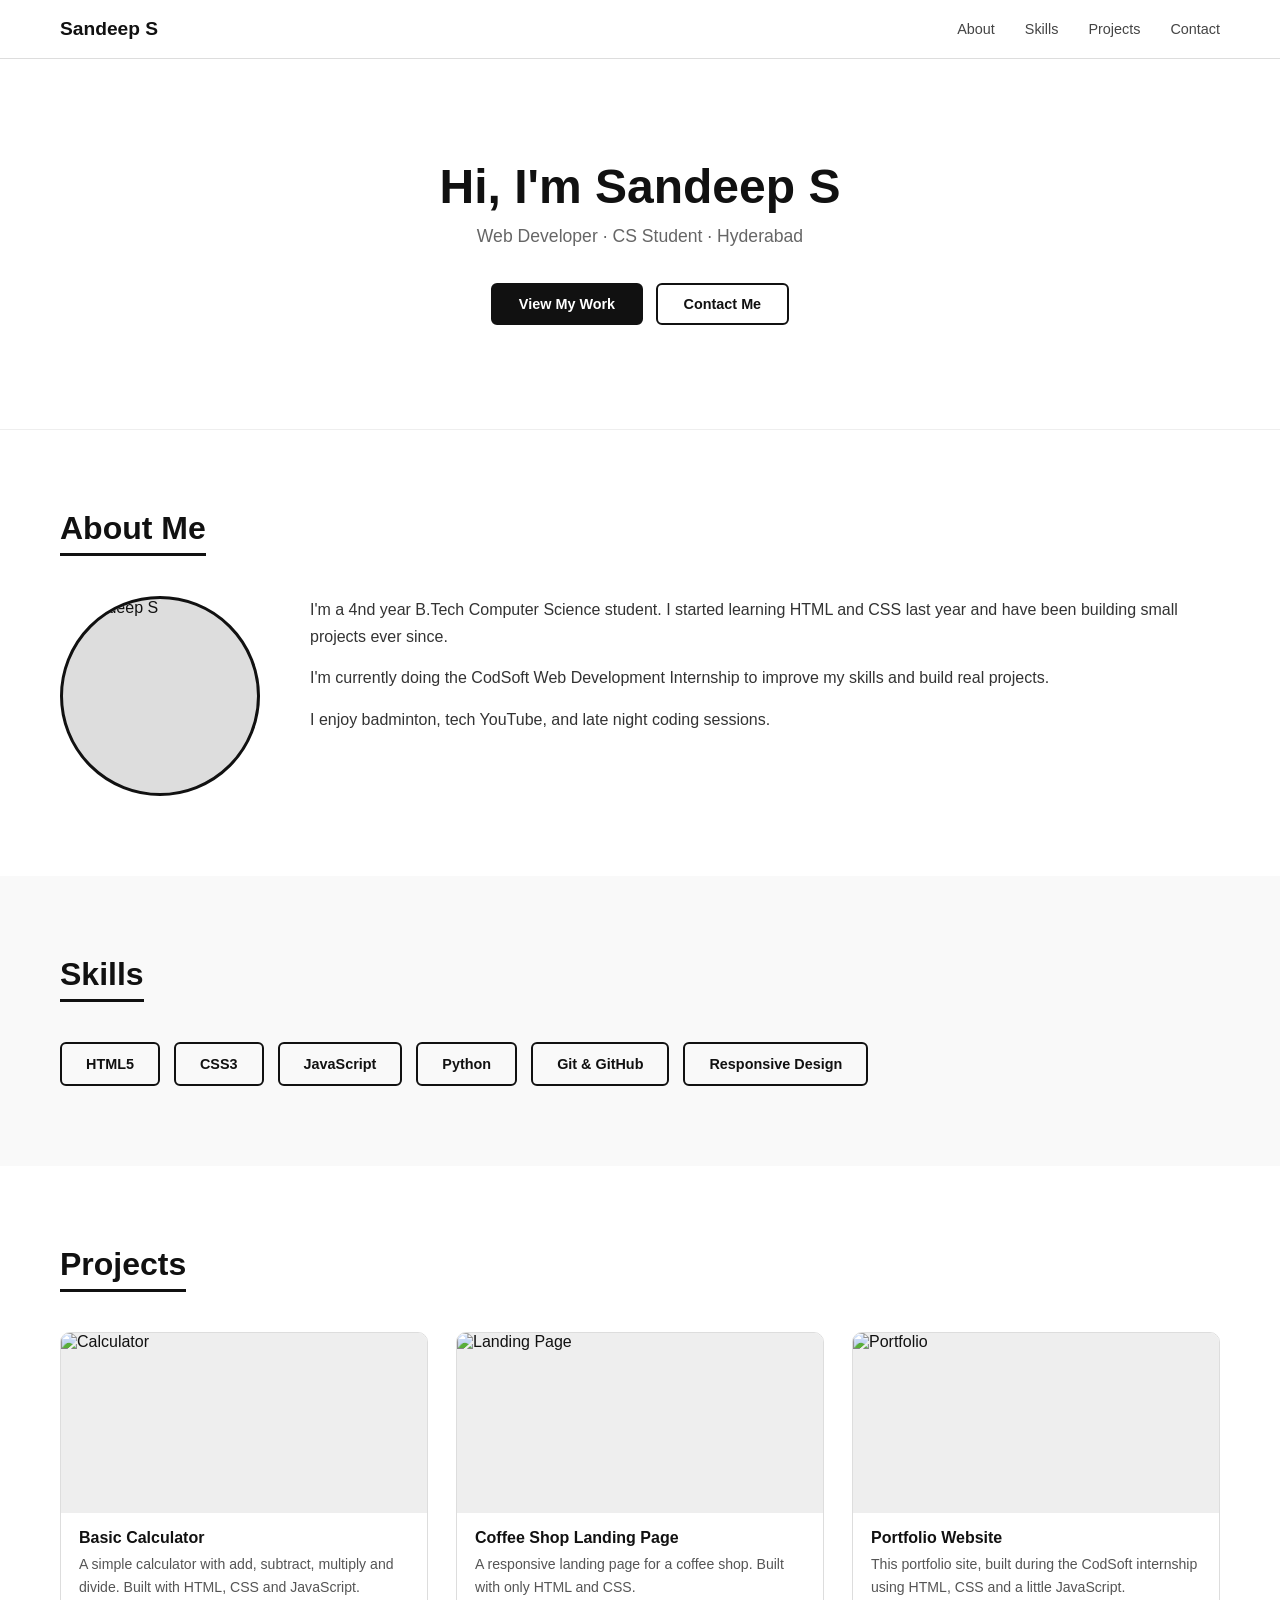
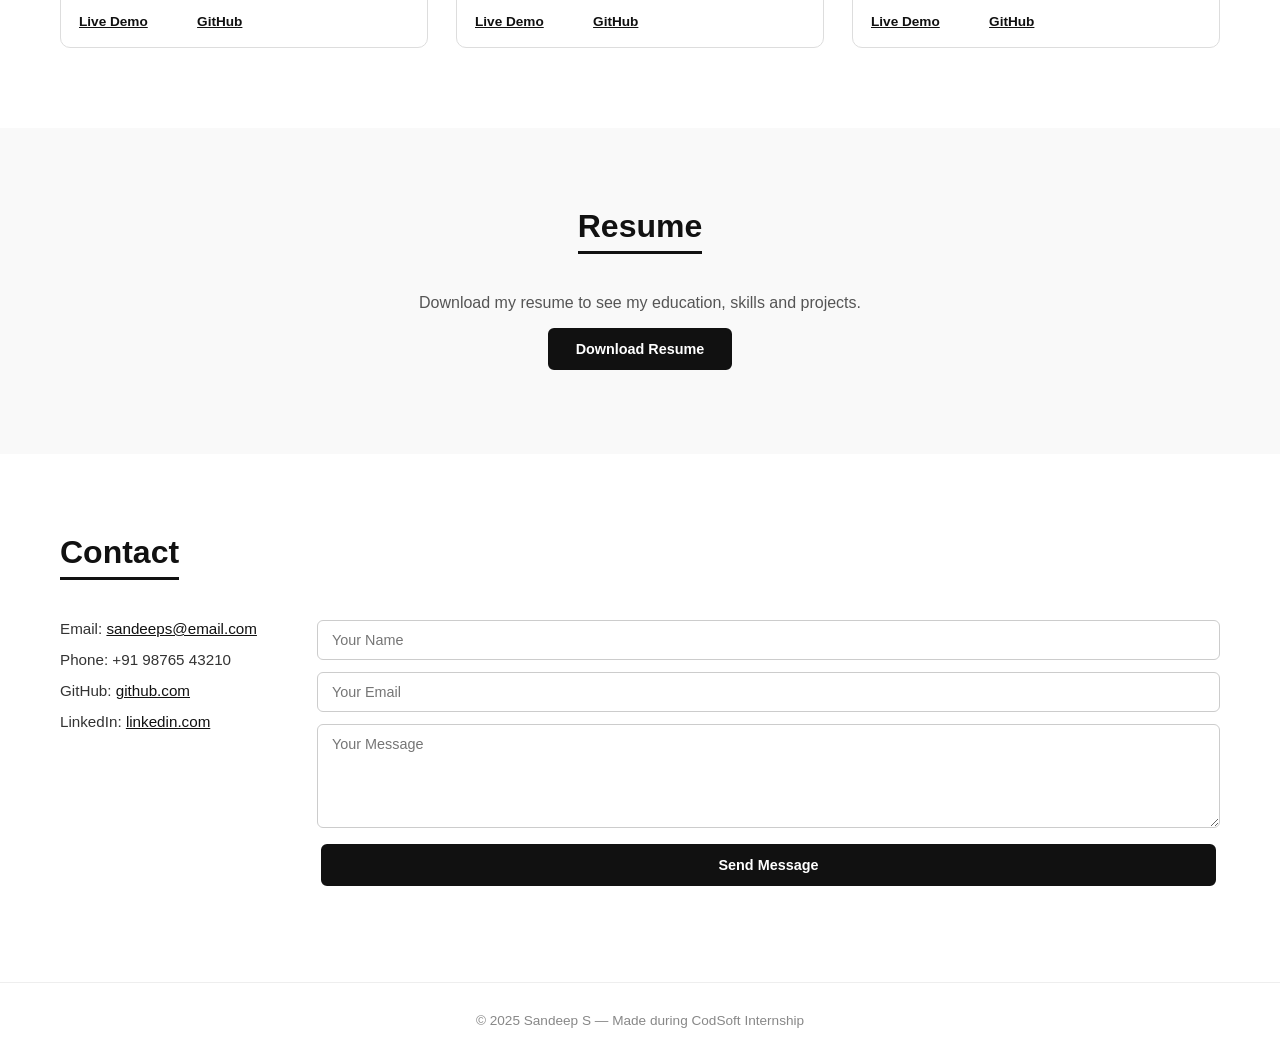
==== TASK 1 PORTFOLIO/index.html @ b9c64974 "Created Task 2 and 3 folders" ====
<!DOCTYPE html>
<html lang="en">
<head>
  <meta charset="UTF-8">
  <meta name="viewport" content="width=device-width, initial-scale=1.0">
  <title>Sandeep S</title>
  <link rel="stylesheet" href="style.css">
</head>
<body>

  <nav>
    <div class="logo">Sandeep S</div>
    <ul>
      <li><a href="#about">About</a></li>
      <li><a href="#skills">Skills</a></li>
      <li><a href="#projects">Projects</a></li>
      <li><a href="#contact">Contact</a></li>
    </ul>
  </nav>

  <section class="hero">
    <h1>Hi, I'm Sandeep S</h1>
    <p>Web Developer · CS Student · Hyderabad</p>
    <a href="#projects" class="btn">View My Work</a>
    <a href="#contact" class="btn outline">Contact Me</a>
  </section>

  <section id="about">
    <h2>About Me</h2>
    <div class="about">
      <img src="images/profile.jpg" alt="Sandeep S">
      <div>
        <p>I'm a 4nd year B.Tech Computer Science student. I started learning HTML and CSS last year and have been building small projects ever since.</p>
        <p>I'm currently doing the CodSoft Web Development Internship to improve my skills and build real projects.</p>
        <p>I enjoy badminton, tech YouTube, and late night coding sessions.</p>
      </div>
    </div>
  </section>

  <section id="skills" class="gray">
    <h2>Skills</h2>
    <div class="skills">
      <div class="skill-card">HTML5</div>
      <div class="skill-card">CSS3</div>
      <div class="skill-card">JavaScript</div>
      <div class="skill-card">Python</div>
      <div class="skill-card">Git & GitHub</div>
      <div class="skill-card">Responsive Design</div>
    </div>
  </section>

  <section id="projects">
    <h2>Projects</h2>
    <div class="projects">

      <div class="project-card">
        <img src="images/project1.jpg" alt="Calculator">
        <h3>Basic Calculator</h3>
        <p>A simple calculator with add, subtract, multiply and divide. Built with HTML, CSS and JavaScript.</p>
        <a href="#">Live Demo</a> &nbsp; <a href="#">GitHub</a>
      </div>

      <div class="project-card">
        <img src="images/project2.jpg" alt="Landing Page">
        <h3>Coffee Shop Landing Page</h3>
        <p>A responsive landing page for a coffee shop. Built with only HTML and CSS.</p>
        <a href="#">Live Demo</a> &nbsp; <a href="#">GitHub</a>
      </div>

      <div class="project-card">
        <img src="images/project3.jpg" alt="Portfolio">
        <h3>Portfolio Website</h3>
        <p>This portfolio site, built during the CodSoft internship using HTML, CSS and a little JavaScript.</p>
        <a href="#">Live Demo</a> &nbsp; <a href="#">GitHub</a>
      </div>

    </div>
  </section>

  <section id="resume" class="gray">
    <h2>Resume</h2>
    <p>Download my resume to see my education, skills and projects.</p>
    <a href="resume.pdf" download class="btn" style="margin-top: 16px; display: inline-block;">Download Resume</a>
  </section>

  <section id="contact">
    <h2>Contact</h2>
    <div class="contact">
      <div>
        <p>Email: <a href="mailto:@email.com">sandeeps@email.com</a></p>
        <p>Phone: +91 98765 43210</p>
        <p>GitHub: <a href="#">github.com</a></p>
        <p>LinkedIn: <a href="#">linkedin.com</a></p>
      </div>
      <div class="form">
        <input type="text" placeholder="Your Name" id="name">
        <input type="email" placeholder="Your Email" id="email">
        <textarea rows="5" placeholder="Your Message" id="msg"></textarea>
        <button class="btn" onclick="sent()">Send Message</button>
        <p id="note"></p>
      </div>
    </div>
  </section>

  <footer>
    <p>© 2025 Sandeep S — Made during CodSoft Internship</p>
  </footer>

  <script>
    function sent() {
      var n = document.getElementById('name').value;
      var e = document.getElementById('email').value;
      var m = document.getElementById('msg').value;
      if (!n || !e || !m) {
        document.getElementById('note').textContent = 'Please fill all fields.';
        return;
      }
      document.getElementById('note').textContent = 'Message sent! I will get back to you.';
      document.getElementById('name').value = '';
      document.getElementById('email').value = '';
      document.getElementById('msg').value = '';
    }
  </script>

</body>
</html>
---- TASK 1 PORTFOLIO/style.css ----
* {
  margin: 0;
  padding: 0;
  box-sizing: border-box;
}

body {
  font-family: 'Segoe UI', sans-serif;
  color: #111;
  background: #fff;
}

html {
  scroll-behavior: smooth;
}

nav {
  display: flex;
  justify-content: space-between;
  align-items: center;
  padding: 18px 60px;
  border-bottom: 1px solid #ddd;
  position: sticky;
  top: 0;
  background: #fff;
  z-index: 10;
}

.logo {
  font-size: 1.2rem;
  font-weight: 700;
}

nav ul {
  list-style: none;
  display: flex;
  gap: 30px;
}

nav a {
  text-decoration: none;
  color: #444;
  font-size: 0.9rem;
}

nav a:hover {
  color: #000;
}

.hero {
  text-align: center;
  padding: 100px 20px;
  border-bottom: 1px solid #eee;
}

.hero h1 {
  font-size: 3rem;
  font-weight: 700;
  margin-bottom: 12px;
}

.hero p {
  color: #666;
  font-size: 1.1rem;
  margin-bottom: 32px;
}

.btn {
  display: inline-block;
  padding: 11px 26px;
  background: #111;
  color: #fff;
  border-radius: 6px;
  text-decoration: none;
  font-size: 0.9rem;
  font-weight: 600;
  border: 2px solid #111;
  cursor: pointer;
  font-family: inherit;
  margin: 4px;
  transition: all 0.2s;
}

.btn:hover {
  background: #333;
}

.btn.outline {
  background: #fff;
  color: #111;
}

.btn.outline:hover {
  background: #f5f5f5;
}

section {
  padding: 80px 60px;
}

section.gray {
  background: #f9f9f9;
}

section h2 {
  font-size: 2rem;
  font-weight: 700;
  margin-bottom: 40px;
  border-bottom: 3px solid #111;
  display: inline-block;
  padding-bottom: 6px;
}

.about {
  display: flex;
  gap: 50px;
  align-items: flex-start;
}

.about img {
  width: 200px;
  height: 200px;
  object-fit: cover;
  border-radius: 50%;
  border: 3px solid #111;
  background: #ddd;
  flex-shrink: 0;
}

.about div p {
  margin-bottom: 14px;
  color: #333;
  line-height: 1.7;
}

.skills {
  display: flex;
  flex-wrap: wrap;
  gap: 14px;
}

.skill-card {
  padding: 12px 24px;
  border: 2px solid #111;
  border-radius: 6px;
  font-weight: 600;
  font-size: 0.9rem;
  transition: all 0.2s;
  cursor: default;
}

.skill-card:hover {
  background: #111;
  color: #fff;
}

.projects {
  display: grid;
  grid-template-columns: repeat(auto-fill, minmax(300px, 1fr));
  gap: 28px;
}

.project-card {
  border: 1px solid #ddd;
  border-radius: 10px;
  overflow: hidden;
  transition: box-shadow 0.2s;
}

.project-card:hover {
  box-shadow: 0 4px 20px rgba(0,0,0,0.1);
}

.project-card img {
  width: 100%;
  height: 180px;
  object-fit: cover;
  background: #eee;
  display: block;
}

.project-card h3 {
  font-size: 1rem;
  font-weight: 700;
  padding: 16px 18px 6px;
}

.project-card p {
  padding: 0 18px 14px;
  font-size: 0.88rem;
  color: #555;
  line-height: 1.6;
}

.project-card a {
  display: inline-block;
  margin: 0 18px 18px;
  color: #111;
  font-size: 0.85rem;
  font-weight: 600;
  text-decoration: underline;
}

#resume {
  text-align: center;
}

#resume p {
  color: #555;
  font-size: 1rem;
}

.contact {
  display: flex;
  gap: 60px;
  flex-wrap: wrap;
}

.contact > div:first-child p {
  margin-bottom: 14px;
  font-size: 0.95rem;
  color: #333;
}

.contact a {
  color: #111;
}

.form {
  display: flex;
  flex-direction: column;
  gap: 12px;
  flex: 1;
  min-width: 280px;
}

.form input,
.form textarea {
  padding: 11px 14px;
  border: 1px solid #ccc;
  border-radius: 6px;
  font-size: 0.9rem;
  font-family: inherit;
  outline: none;
  width: 100%;
}

.form input:focus,
.form textarea:focus {
  border-color: #111;
}

.form textarea {
  resize: vertical;
}

#note {
  font-size: 0.85rem;
  color: #555;
}

footer {
  text-align: center;
  padding: 30px;
  border-top: 1px solid #eee;
  font-size: 0.85rem;
  color: #888;
}

@media (max-width: 768px) {
  nav {
    padding: 16px 24px;
    flex-wrap: wrap;
    gap: 12px;
  }

  nav ul {
    gap: 16px;
  }

  section {
    padding: 60px 24px;
  }

  .hero h1 {
    font-size: 2rem;
  }

  .about {
    flex-direction: column;
    align-items: center;
    text-align: center;
  }

  .contact {
    flex-direction: column;
    gap: 36px;
  }
}
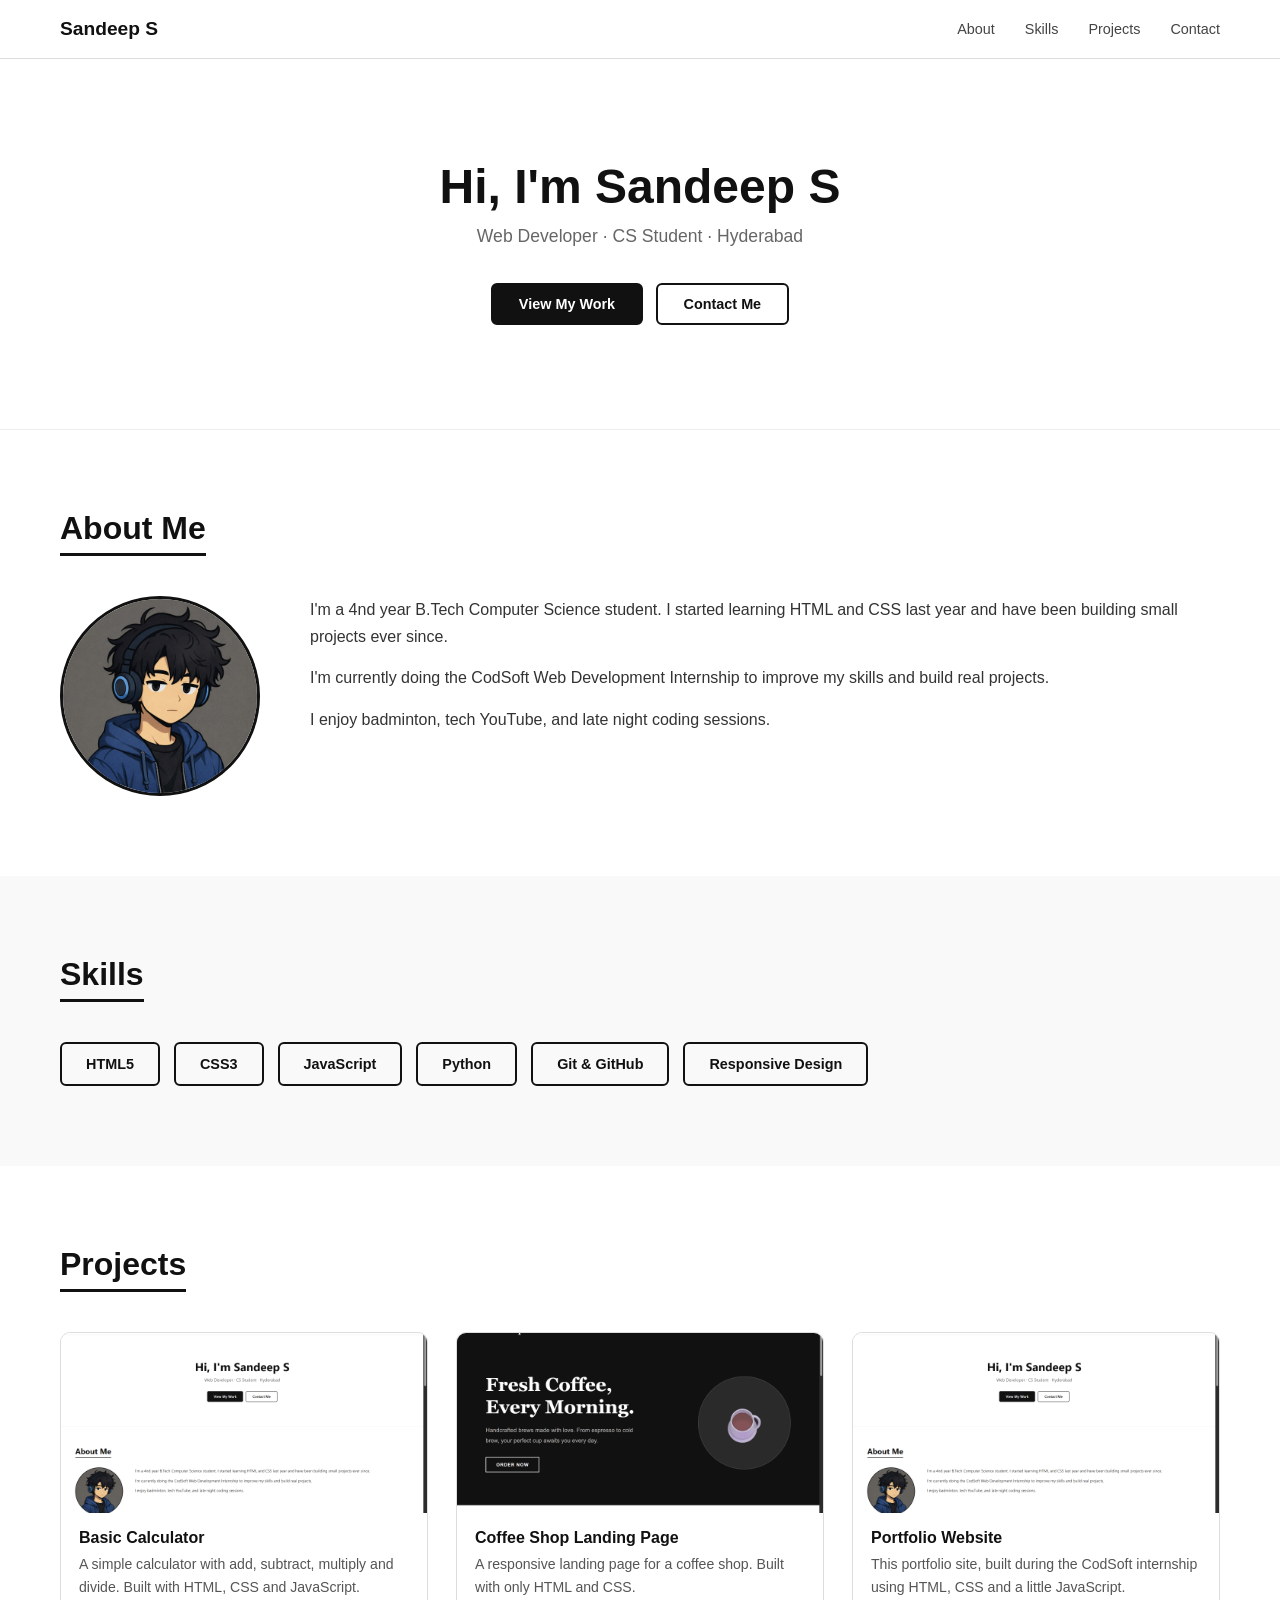
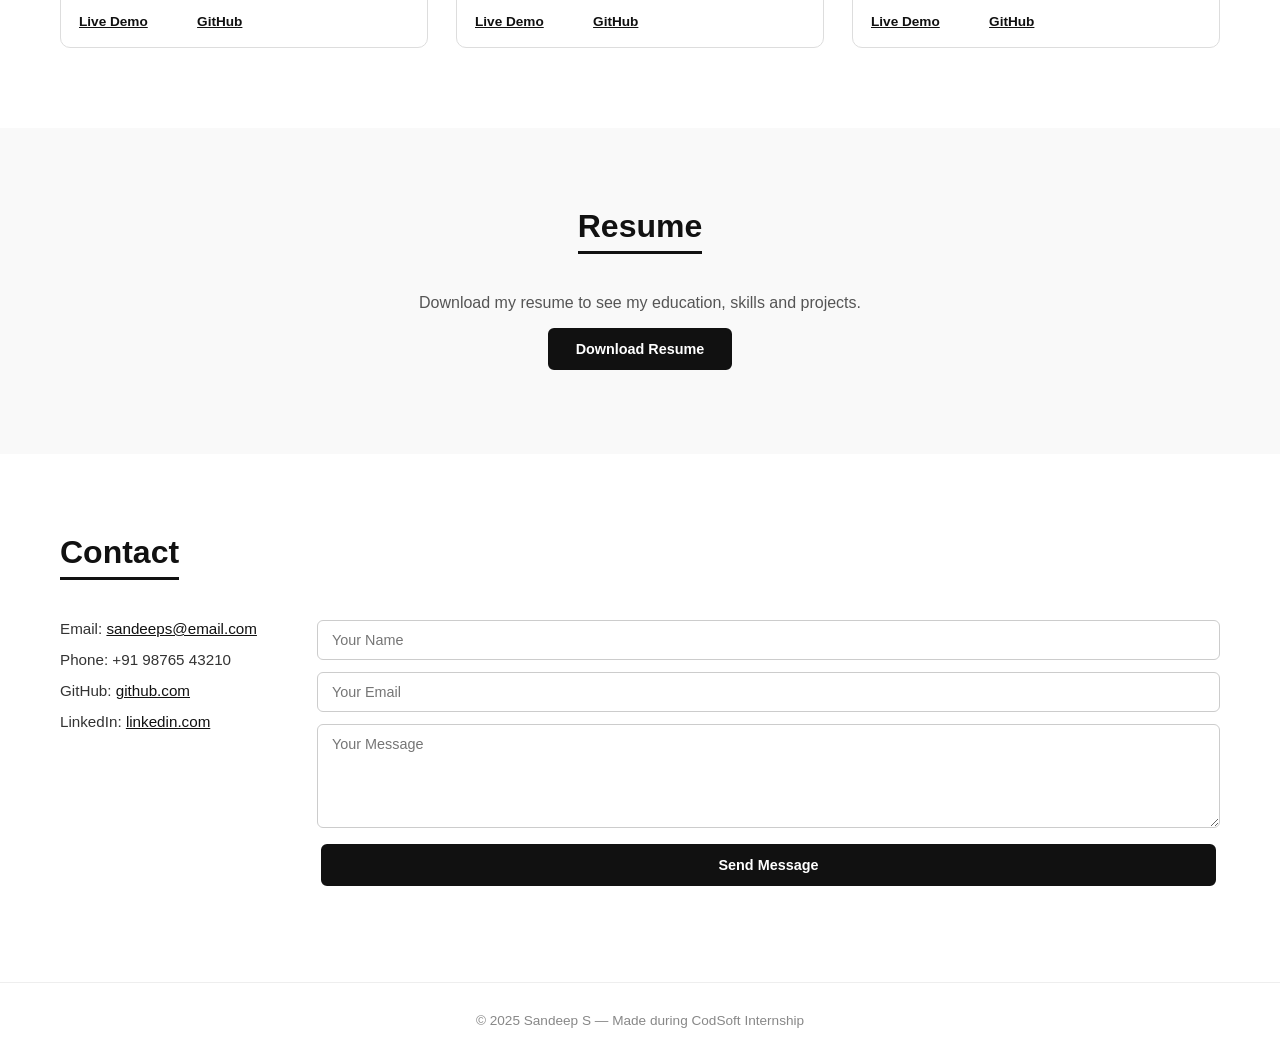
==== commit 7d24e1cc: "Updated Files" ====
--- a/TASK 1 PORTFOLIO/index.html
+++ b/TASK 1 PORTFOLIO/index.html
@@ -54,21 +54,21 @@
     <div class="projects">
 
       <div class="project-card">
-        <img src="images/project1.jpg" alt="Calculator">
+        <img src="images/project1.png" alt="Calculator">
         <h3>Basic Calculator</h3>
         <p>A simple calculator with add, subtract, multiply and divide. Built with HTML, CSS and JavaScript.</p>
         <a href="#">Live Demo</a> &nbsp; <a href="#">GitHub</a>
       </div>
 
       <div class="project-card">
-        <img src="images/project2.jpg" alt="Landing Page">
+        <img src="images/project2.png" alt="Landing Page">
         <h3>Coffee Shop Landing Page</h3>
         <p>A responsive landing page for a coffee shop. Built with only HTML and CSS.</p>
         <a href="#">Live Demo</a> &nbsp; <a href="#">GitHub</a>
       </div>
 
       <div class="project-card">
-        <img src="images/project3.jpg" alt="Portfolio">
+        <img src="images/project1.png" alt="Portfolio">
         <h3>Portfolio Website</h3>
         <p>This portfolio site, built during the CodSoft internship using HTML, CSS and a little JavaScript.</p>
         <a href="#">Live Demo</a> &nbsp; <a href="#">GitHub</a>
